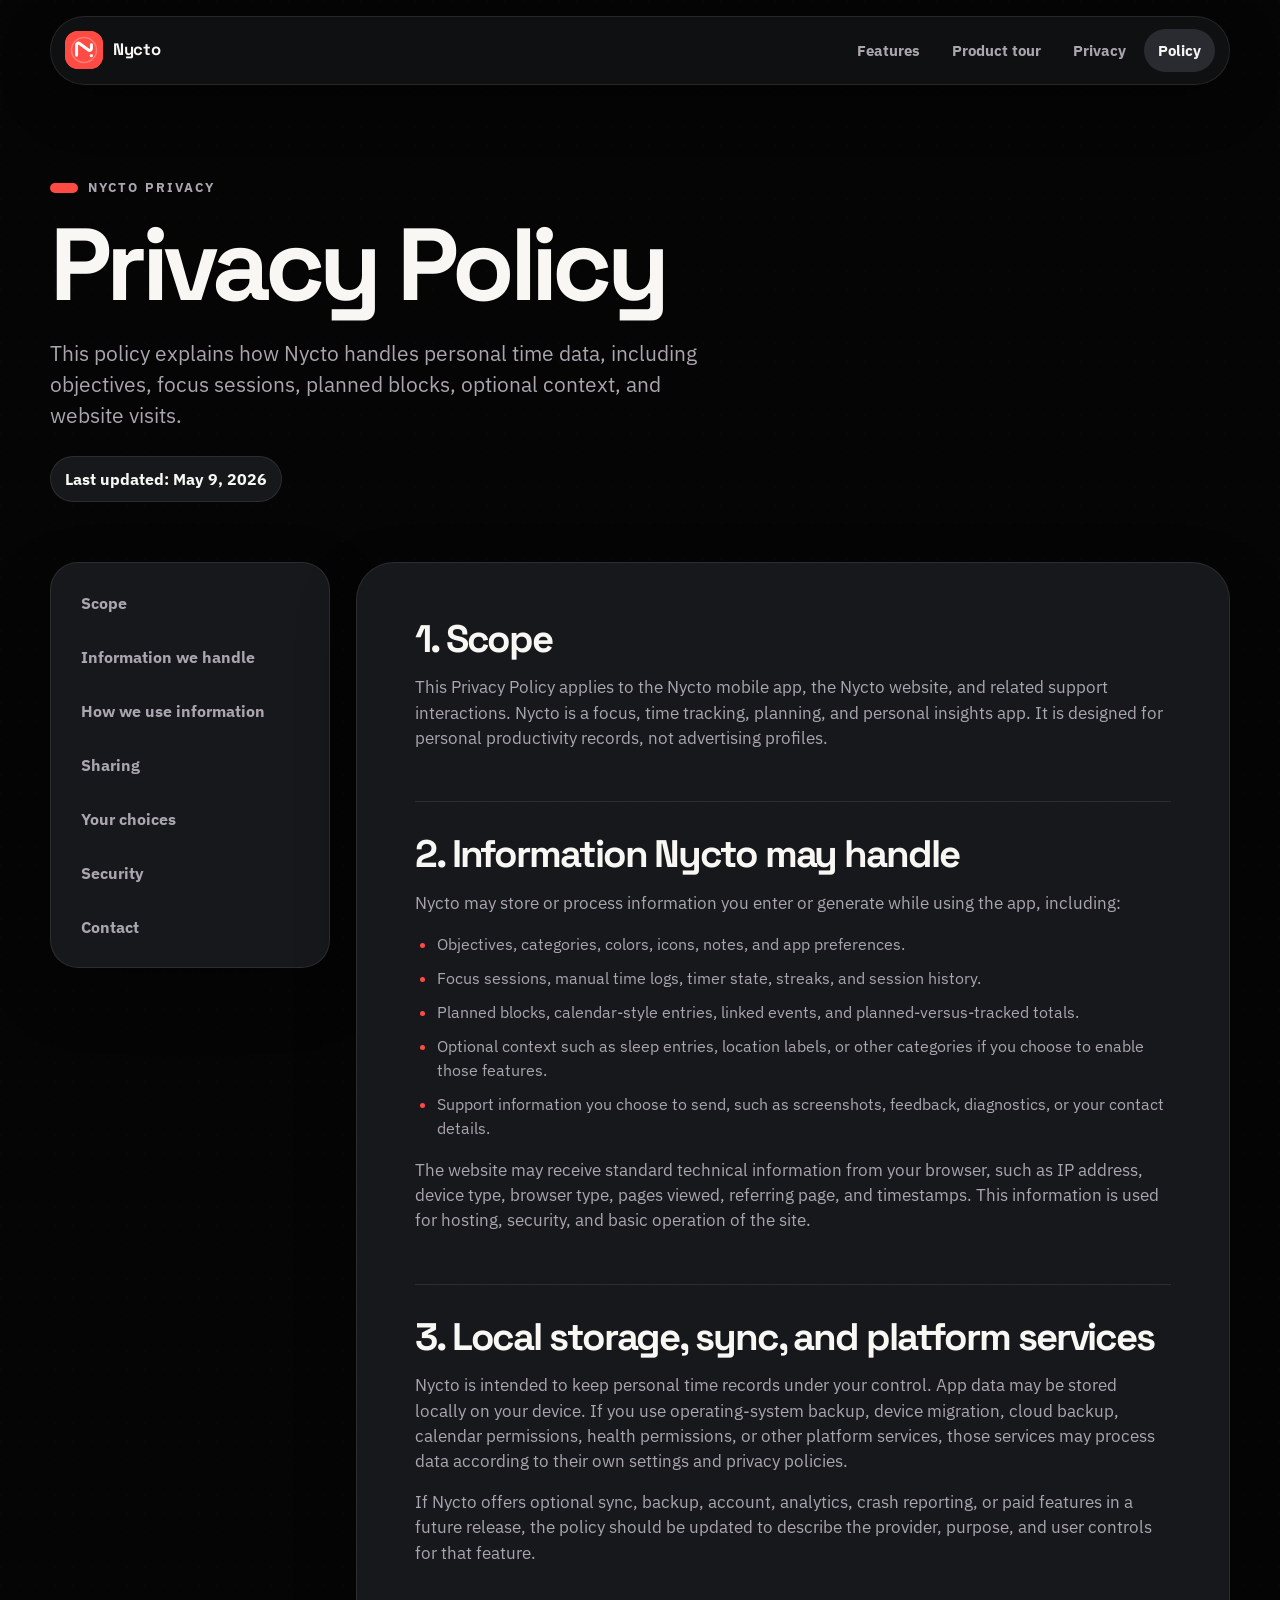
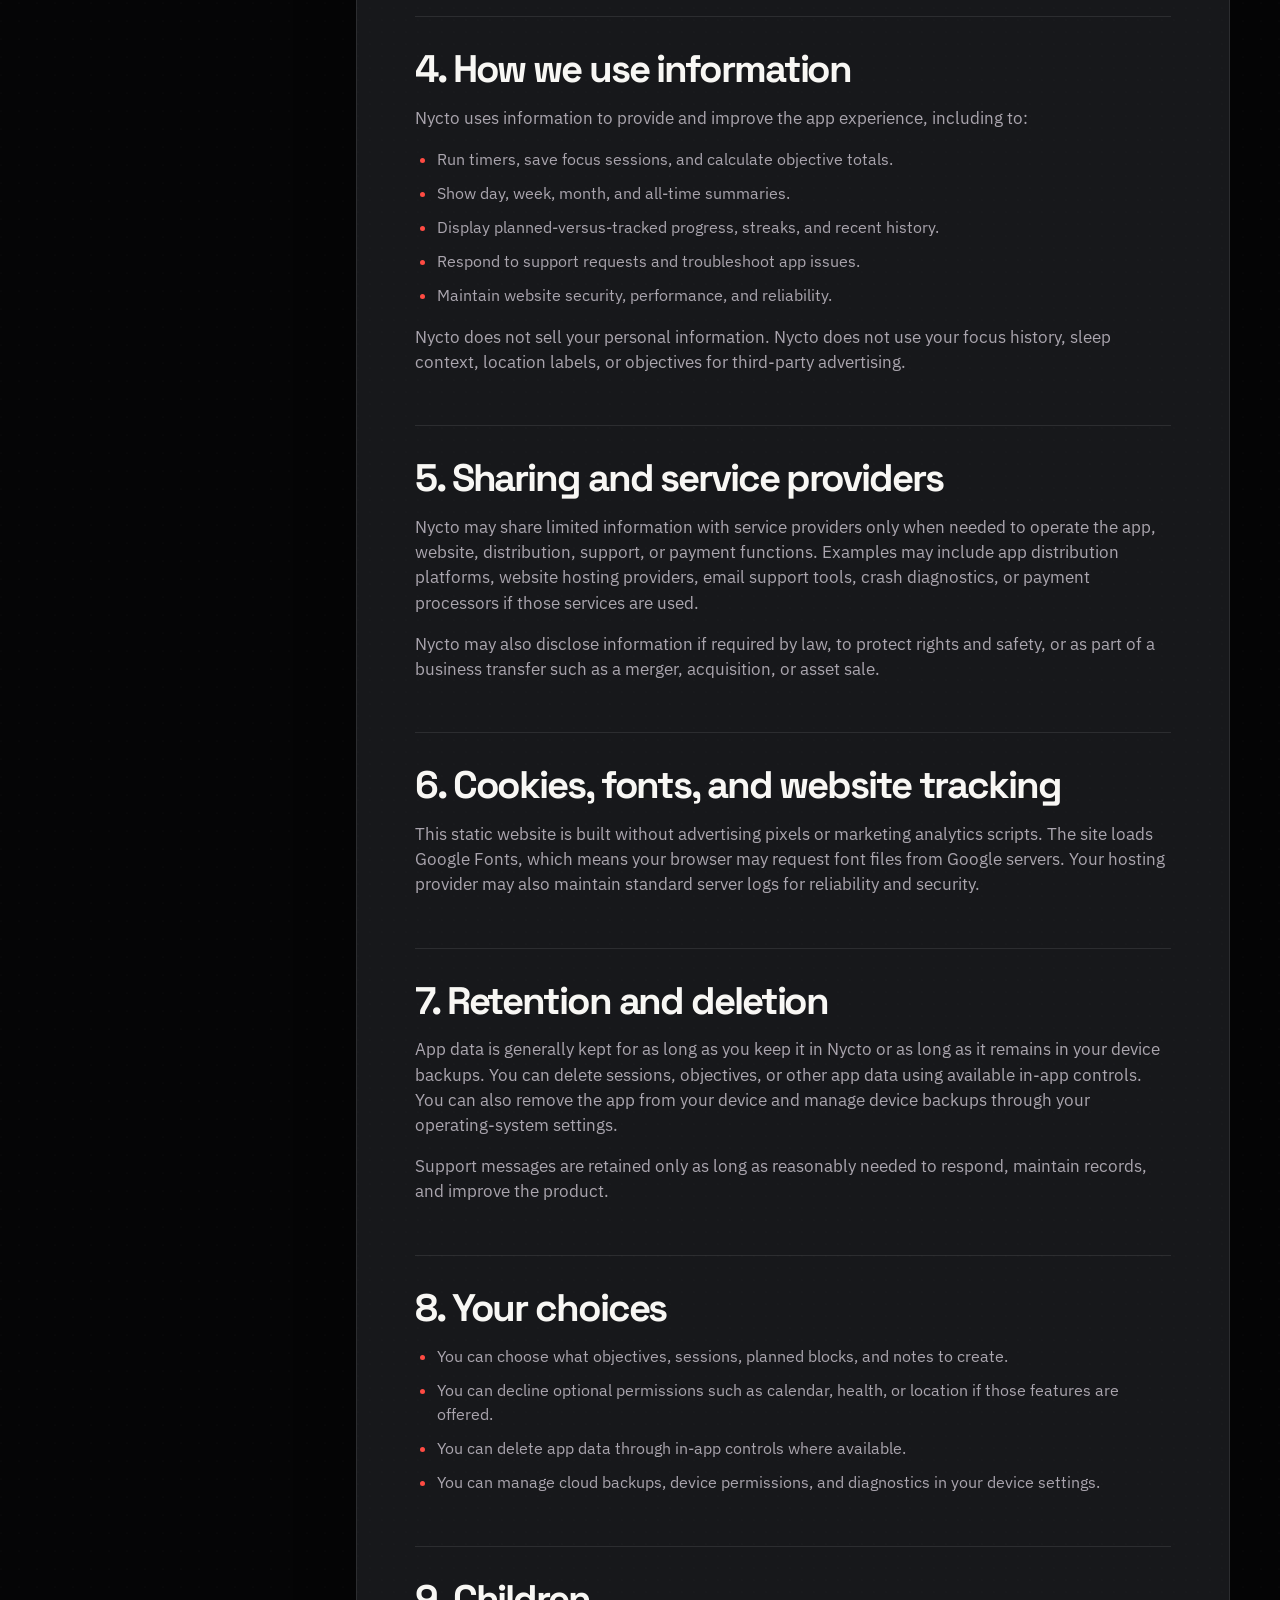
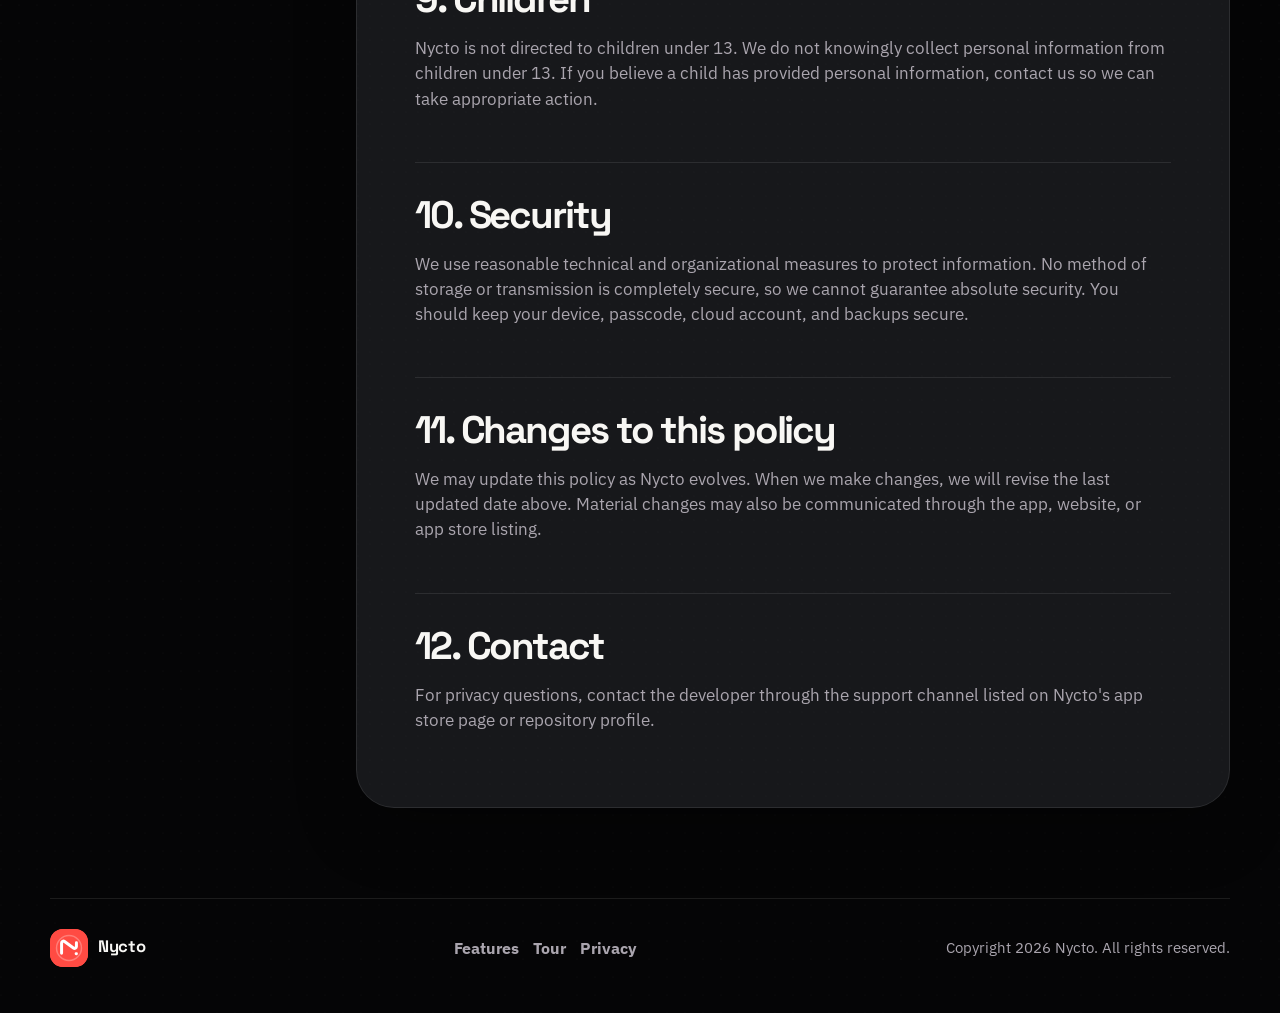
==== privacy.html @ ef99bd98 "Add Nycto landing page and privacy policy" ====
<!doctype html>
<html lang="en">
<head>
  <meta charset="utf-8">
  <meta name="viewport" content="width=device-width, initial-scale=1">
  <title>Privacy Policy - Nycto</title>
  <meta name="description" content="Privacy Policy for Nycto, an objective-linked focus and time tracking app.">
  <meta property="og:title" content="Privacy Policy - Nycto">
  <meta property="og:description" content="How Nycto handles focus sessions, objectives, planned time, and related app data.">
  <meta property="og:type" content="website">
  <link rel="icon" href="assets/nycto-mark.svg" type="image/svg+xml">
  <link rel="preconnect" href="https://fonts.googleapis.com">
  <link rel="preconnect" href="https://fonts.gstatic.com" crossorigin>
  <link href="https://fonts.googleapis.com/css2?family=IBM+Plex+Sans:wght@400;500;600;700&family=Space+Grotesk:wght@500;600;700&display=swap" rel="stylesheet">
  <link rel="stylesheet" href="styles.css">
</head>
<body>
  <svg class="svg-sprite" aria-hidden="true" focusable="false">
  <symbol id="icon-timer" viewBox="0 0 24 24"><path d="M10 2h4"/><path d="M12 14l3-3"/><path d="M12 22a8 8 0 1 0 0-16 8 8 0 0 0 0 16Z"/><path d="M18 6l2-2"/></symbol>
  <symbol id="icon-target" viewBox="0 0 24 24"><circle cx="12" cy="12" r="8"/><circle cx="12" cy="12" r="4"/><path d="M12 2v3M12 19v3M2 12h3M19 12h3"/></symbol>
  <symbol id="icon-calendar" viewBox="0 0 24 24"><path d="M7 2v4M17 2v4"/><rect x="3" y="5" width="18" height="16" rx="3"/><path d="M3 10h18"/><path d="M8 14h.01M12 14h.01M16 14h.01M8 18h.01M12 18h.01"/></symbol>
  <symbol id="icon-chart" viewBox="0 0 24 24"><path d="M4 19V5"/><path d="M4 19h16"/><path d="M7 15l4-4 3 3 5-7"/><circle cx="7" cy="15" r="1.5"/><circle cx="11" cy="11" r="1.5"/><circle cx="14" cy="14" r="1.5"/><circle cx="19" cy="7" r="1.5"/></symbol>
  <symbol id="icon-shield" viewBox="0 0 24 24"><path d="M12 3l8 3v6c0 5-3.4 8.5-8 10-4.6-1.5-8-5-8-10V6l8-3Z"/><path d="M9 12l2 2 4-5"/></symbol>
  <symbol id="icon-link" viewBox="0 0 24 24"><path d="M10 13a5 5 0 0 0 7.1 0l2-2a5 5 0 0 0-7.1-7.1l-1.2 1.2"/><path d="M14 11a5 5 0 0 0-7.1 0l-2 2A5 5 0 0 0 12 20.1l1.2-1.2"/></symbol>
  <symbol id="icon-play" viewBox="0 0 24 24"><path d="M8 5v14l11-7-11-7Z"/></symbol>
  <symbol id="icon-check" viewBox="0 0 24 24"><path d="M20 6L9 17l-5-5"/></symbol>
  <symbol id="icon-arrow" viewBox="0 0 24 24"><path d="M5 12h14"/><path d="M13 6l6 6-6 6"/></symbol>
  <symbol id="icon-layers" viewBox="0 0 24 24"><path d="M12 3l9 5-9 5-9-5 9-5Z"/><path d="M3 12l9 5 9-5"/><path d="M3 16l9 5 9-5"/></symbol>
  <symbol id="icon-moon" viewBox="0 0 24 24"><path d="M20 15.5A8.5 8.5 0 0 1 8.5 4 7 7 0 1 0 20 15.5Z"/></symbol>
  <symbol id="icon-menu" viewBox="0 0 24 24"><path d="M4 7h16M4 12h16M4 17h16"/></symbol>
</svg>
  <a class="skip-link" href="#main">Skip to content</a>
  <div class="page-shell policy-page" id="top">
    <header class="site-header" data-reveal>
      <a class="brand" href="index.html" aria-label="Nycto home">
        <span class="brand-mark" aria-hidden="true"><img src="assets/nycto-mark.svg" alt=""></span>
        <span>Nycto</span>
      </a>
      <button class="nav-toggle" type="button" aria-expanded="false" aria-controls="site-nav">
        <svg class="icon-svg"><use href="#icon-menu"></use></svg>
        <span class="sr-only">Open navigation</span>
      </button>
      <nav class="site-nav" id="site-nav" aria-label="Primary navigation">
        <a href="index.html#features">Features</a>
        <a href="index.html#tour">Product tour</a>
        <a href="index.html#privacy">Privacy</a>
        <a aria-current="page" href="privacy.html">Policy</a>
      </nav>
    </header>

    <main id="main">
      <section class="policy-hero section-pad" data-reveal>
        <p class="eyebrow"><span></span> Nycto privacy</p>
        <h1>Privacy Policy</h1>
        <p class="lede">This policy explains how Nycto handles personal time data, including objectives, focus sessions, planned blocks, optional context, and website visits.</p>
        <p class="updated">Last updated: May 9, 2026</p>
      </section>

      <section class="policy-layout section-pad">
        <aside class="policy-nav" aria-label="Privacy policy sections" data-reveal>
          <a href="#scope">Scope</a>
          <a href="#data">Information we handle</a>
          <a href="#use">How we use information</a>
          <a href="#sharing">Sharing</a>
          <a href="#choices">Your choices</a>
          <a href="#security">Security</a>
          <a href="#contact">Contact</a>
        </aside>

        <article class="policy-card-full" data-reveal data-delay="1">
          <section id="scope">
            <h2>1. Scope</h2>
            <p>This Privacy Policy applies to the Nycto mobile app, the Nycto website, and related support interactions. Nycto is a focus, time tracking, planning, and personal insights app. It is designed for personal productivity records, not advertising profiles.</p>
          </section>

          <section id="data">
            <h2>2. Information Nycto may handle</h2>
            <p>Nycto may store or process information you enter or generate while using the app, including:</p>
            <ul>
              <li>Objectives, categories, colors, icons, notes, and app preferences.</li>
              <li>Focus sessions, manual time logs, timer state, streaks, and session history.</li>
              <li>Planned blocks, calendar-style entries, linked events, and planned-versus-tracked totals.</li>
              <li>Optional context such as sleep entries, location labels, or other categories if you choose to enable those features.</li>
              <li>Support information you choose to send, such as screenshots, feedback, diagnostics, or your contact details.</li>
            </ul>
            <p>The website may receive standard technical information from your browser, such as IP address, device type, browser type, pages viewed, referring page, and timestamps. This information is used for hosting, security, and basic operation of the site.</p>
          </section>

          <section id="local-storage">
            <h2>3. Local storage, sync, and platform services</h2>
            <p>Nycto is intended to keep personal time records under your control. App data may be stored locally on your device. If you use operating-system backup, device migration, cloud backup, calendar permissions, health permissions, or other platform services, those services may process data according to their own settings and privacy policies.</p>
            <p>If Nycto offers optional sync, backup, account, analytics, crash reporting, or paid features in a future release, the policy should be updated to describe the provider, purpose, and user controls for that feature.</p>
          </section>

          <section id="use">
            <h2>4. How we use information</h2>
            <p>Nycto uses information to provide and improve the app experience, including to:</p>
            <ul>
              <li>Run timers, save focus sessions, and calculate objective totals.</li>
              <li>Show day, week, month, and all-time summaries.</li>
              <li>Display planned-versus-tracked progress, streaks, and recent history.</li>
              <li>Respond to support requests and troubleshoot app issues.</li>
              <li>Maintain website security, performance, and reliability.</li>
            </ul>
            <p>Nycto does not sell your personal information. Nycto does not use your focus history, sleep context, location labels, or objectives for third-party advertising.</p>
          </section>

          <section id="sharing">
            <h2>5. Sharing and service providers</h2>
            <p>Nycto may share limited information with service providers only when needed to operate the app, website, distribution, support, or payment functions. Examples may include app distribution platforms, website hosting providers, email support tools, crash diagnostics, or payment processors if those services are used.</p>
            <p>Nycto may also disclose information if required by law, to protect rights and safety, or as part of a business transfer such as a merger, acquisition, or asset sale.</p>
          </section>

          <section id="cookies">
            <h2>6. Cookies, fonts, and website tracking</h2>
            <p>This static website is built without advertising pixels or marketing analytics scripts. The site loads Google Fonts, which means your browser may request font files from Google servers. Your hosting provider may also maintain standard server logs for reliability and security.</p>
          </section>

          <section id="retention">
            <h2>7. Retention and deletion</h2>
            <p>App data is generally kept for as long as you keep it in Nycto or as long as it remains in your device backups. You can delete sessions, objectives, or other app data using available in-app controls. You can also remove the app from your device and manage device backups through your operating-system settings.</p>
            <p>Support messages are retained only as long as reasonably needed to respond, maintain records, and improve the product.</p>
          </section>

          <section id="choices">
            <h2>8. Your choices</h2>
            <ul>
              <li>You can choose what objectives, sessions, planned blocks, and notes to create.</li>
              <li>You can decline optional permissions such as calendar, health, or location if those features are offered.</li>
              <li>You can delete app data through in-app controls where available.</li>
              <li>You can manage cloud backups, device permissions, and diagnostics in your device settings.</li>
            </ul>
          </section>

          <section id="children">
            <h2>9. Children</h2>
            <p>Nycto is not directed to children under 13. We do not knowingly collect personal information from children under 13. If you believe a child has provided personal information, contact us so we can take appropriate action.</p>
          </section>

          <section id="security">
            <h2>10. Security</h2>
            <p>We use reasonable technical and organizational measures to protect information. No method of storage or transmission is completely secure, so we cannot guarantee absolute security. You should keep your device, passcode, cloud account, and backups secure.</p>
          </section>

          <section id="changes">
            <h2>11. Changes to this policy</h2>
            <p>We may update this policy as Nycto evolves. When we make changes, we will revise the last updated date above. Material changes may also be communicated through the app, website, or app store listing.</p>
          </section>

          <section id="contact">
            <h2>12. Contact</h2>
            <p>For privacy questions, contact the developer through the support channel listed on Nycto's app store page or repository profile.</p>
          </section>
        </article>
      </section>
    </main>

    <footer class="site-footer">
      <a class="brand" href="index.html" aria-label="Nycto home">
        <span class="brand-mark" aria-hidden="true"><img src="assets/nycto-mark.svg" alt=""></span>
        <span>Nycto</span>
      </a>
      <div class="footer-links">
        <a href="index.html#features">Features</a>
        <a href="index.html#tour">Tour</a>
        <a href="privacy.html">Privacy</a>
      </div>
      <p>Copyright <span id="year"></span> Nycto. All rights reserved.</p>
    </footer>
  </div>
  <script src="script.js"></script>
</body>
</html>
---- styles.css ----
:root {
  --ink: #050506;
  --ink-2: #090a0c;
  --panel: #17181b;
  --panel-2: #202126;
  --panel-3: #2a2b31;
  --text: #f8f7f4;
  --muted: #aaa5ae;
  --muted-2: #77727d;
  --line: #32323a;
  --line-soft: rgba(255, 255, 255, 0.09);
  --red: #ff4b43;
  --red-2: #5a1715;
  --cyan: #18c6c5;
  --green: #32da70;
  --violet: #6962ef;
  --amber: #f59b17;
  --blue: #119cf5;
  --radius-lg: 34px;
  --radius-md: 24px;
  --radius-sm: 16px;
  --container: 1180px;
  --heading-font: "Space Grotesk", "IBM Plex Sans", system-ui, sans-serif;
  --body-font: "IBM Plex Sans", system-ui, -apple-system, BlinkMacSystemFont, "Segoe UI", sans-serif;
}

* {
  box-sizing: border-box;
}

html {
  scroll-behavior: smooth;
}

body {
  margin: 0;
  min-height: 100vh;
  color: var(--text);
  background-color: var(--ink);
  background-image: url("data:image/svg+xml,%3Csvg xmlns='http://www.w3.org/2000/svg' width='18' height='18' viewBox='0 0 18 18'%3E%3Crect width='18' height='18' fill='%23050506'/%3E%3Ccircle cx='1' cy='1' r='0.6' fill='%23ffffff' fill-opacity='0.035'/%3E%3C/svg%3E");
  font-family: var(--body-font);
  line-height: 1.5;
  overflow-x: hidden;
}

body.nav-open {
  overflow: hidden;
}

img {
  display: block;
  max-width: 100%;
}

a {
  color: inherit;
  text-decoration: none;
}

button, input, textarea, select {
  font: inherit;
}

button {
  border: 0;
}

::selection {
  background: var(--red);
  color: white;
}

.svg-sprite {
  position: absolute;
  width: 0;
  height: 0;
  overflow: hidden;
}

.icon-svg {
  width: 1.1em;
  height: 1.1em;
  fill: none;
  stroke: currentColor;
  stroke-width: 2;
  stroke-linecap: round;
  stroke-linejoin: round;
  flex: 0 0 auto;
}

.sr-only {
  position: absolute;
  width: 1px;
  height: 1px;
  padding: 0;
  margin: -1px;
  overflow: hidden;
  clip: rect(0, 0, 0, 0);
  white-space: nowrap;
  border: 0;
}

.skip-link {
  position: fixed;
  top: 12px;
  left: 12px;
  z-index: 999;
  padding: 10px 14px;
  border-radius: 999px;
  background: var(--text);
  color: var(--ink);
  transform: translateY(-140%);
  transition: transform 180ms ease;
}

.skip-link:focus {
  transform: translateY(0);
}

.page-shell {
  width: min(100% - 32px, var(--container));
  margin-inline: auto;
}

.section-pad {
  padding: 90px 0;
}

.site-header {
  position: sticky;
  top: 16px;
  z-index: 50;
  display: flex;
  align-items: center;
  justify-content: space-between;
  gap: 18px;
  margin-top: 16px;
  padding: 12px 14px;
  border: 1px solid var(--line-soft);
  border-radius: 999px;
  background: rgba(18, 19, 22, 0.86);
  box-shadow: 0 18px 48px rgba(0, 0, 0, 0.34);
  backdrop-filter: blur(18px);
}

.brand {
  display: inline-flex;
  align-items: center;
  gap: 10px;
  color: var(--text);
  font-family: var(--heading-font);
  font-size: 1.04rem;
  font-weight: 700;
  letter-spacing: -0.02em;
}

.brand-mark {
  display: grid;
  place-items: center;
  width: 38px;
  height: 38px;
  border-radius: 13px;
  background: var(--red);
  overflow: hidden;
}

.brand-mark img {
  width: 100%;
  height: 100%;
}

.site-nav {
  display: flex;
  align-items: center;
  gap: 4px;
}

.site-nav a {
  padding: 10px 14px;
  border-radius: 999px;
  color: var(--muted);
  font-size: 0.95rem;
  font-weight: 700;
  transition: color 180ms ease, background 180ms ease;
}

.site-nav a:hover,
.site-nav a:focus-visible,
.site-nav a[aria-current="page"] {
  color: var(--text);
  background: var(--panel-3);
  outline: none;
}

.nav-toggle {
  display: none;
  place-items: center;
  width: 42px;
  height: 42px;
  border-radius: 50%;
  color: var(--text);
  background: var(--panel-2);
}

.hero {
  display: grid;
  grid-template-columns: minmax(0, 1.02fr) minmax(360px, 0.78fr);
  gap: clamp(38px, 6vw, 86px);
  align-items: center;
  min-height: calc(100vh - 82px);
  padding-top: 68px;
}

.eyebrow {
  display: inline-flex;
  align-items: center;
  gap: 10px;
  margin: 0 0 18px;
  color: var(--muted);
  font-size: 0.82rem;
  font-weight: 800;
  letter-spacing: 0.16em;
  text-transform: uppercase;
}

.eyebrow span {
  width: 28px;
  height: 10px;
  border-radius: 999px;
  background: var(--red);
}

h1, h2, h3 {
  margin: 0;
  font-family: var(--heading-font);
  letter-spacing: -0.055em;
  line-height: 0.96;
}

h1 {
  max-width: 780px;
  font-size: clamp(4rem, 9vw, 7.65rem);
}

h2 {
  font-size: clamp(2.45rem, 5vw, 4.75rem);
}

h3 {
  font-size: clamp(1.45rem, 2vw, 2rem);
  line-height: 1.05;
}

p {
  color: var(--muted);
}

.lede {
  max-width: 660px;
  margin: 24px 0 0;
  font-size: clamp(1.08rem, 1.7vw, 1.3rem);
}

.hero-actions {
  display: flex;
  flex-wrap: wrap;
  gap: 14px;
  margin-top: 34px;
}

.hero-actions.centered {
  justify-content: center;
}

.button {
  display: inline-flex;
  align-items: center;
  justify-content: center;
  gap: 10px;
  min-height: 52px;
  padding: 14px 20px;
  border-radius: 999px;
  border: 1px solid transparent;
  font-weight: 800;
  letter-spacing: -0.01em;
  transition: transform 180ms ease, border-color 180ms ease, background 180ms ease, color 180ms ease;
}

.button:hover,
.button:focus-visible {
  transform: translateY(-2px);
  outline: none;
}

.button-primary {
  background: var(--red);
  color: #fff;
  box-shadow: 0 16px 34px rgba(0, 0, 0, 0.28);
}

.button-primary:hover,
.button-primary:focus-visible {
  background: #ff5a52;
}

.button-secondary {
  background: var(--panel-2);
  border-color: var(--line-soft);
  color: var(--text);
}

.button-secondary:hover,
.button-secondary:focus-visible {
  background: var(--panel-3);
  border-color: rgba(255, 255, 255, 0.18);
}

.metric-strip {
  display: grid;
  grid-template-columns: repeat(3, 1fr);
  max-width: 620px;
  margin: 42px 0 0;
  padding: 12px;
  border: 1px solid var(--line-soft);
  border-radius: 28px;
  background: var(--panel);
}

.metric-strip div {
  padding: 14px 18px;
  border-right: 1px solid var(--line-soft);
}

.metric-strip div:last-child {
  border-right: 0;
}

.metric-strip dt {
  color: var(--muted);
  font-size: 0.74rem;
  font-weight: 800;
  letter-spacing: 0.16em;
  text-transform: uppercase;
}

.metric-strip dd {
  margin: 6px 0 0;
  color: var(--text);
  font-family: var(--heading-font);
  font-size: 2rem;
  font-weight: 700;
  letter-spacing: -0.06em;
}

.hero-stage {
  position: relative;
  display: grid;
  place-items: center;
  min-height: 760px;
}

.phone-frame {
  position: relative;
  isolation: isolate;
  width: min(354px, 78vw);
  padding: 10px;
  border: 1px solid rgba(255, 255, 255, 0.14);
  border-radius: 48px;
  background: #090a0c;
  box-shadow: 0 40px 70px rgba(0, 0, 0, 0.48);
}

.phone-frame::before {
  content: "";
  position: absolute;
  inset: 9px;
  border: 1px solid rgba(255, 255, 255, 0.06);
  border-radius: 39px;
  pointer-events: none;
  z-index: 2;
}

.phone-frame img {
  width: 100%;
  border-radius: 38px;
  background: black;
}

.phone-speaker {
  position: absolute;
  z-index: 3;
  top: 22px;
  left: 50%;
  width: 78px;
  height: 22px;
  border-radius: 999px;
  background: rgba(0, 0, 0, 0.62);
  border: 1px solid rgba(255, 255, 255, 0.06);
  transform: translateX(-50%);
}

.hero-phone {
  animation: phoneFloat 7s ease-in-out infinite;
}

.orbit-card {
  position: absolute;
  width: 176px;
  padding: 16px;
  border: 1px solid var(--line-soft);
  border-radius: 22px;
  background: #1b1c20;
  box-shadow: 0 20px 42px rgba(0, 0, 0, 0.38);
}

.orbit-card small,
.orbit-card span {
  display: block;
  color: var(--muted);
  font-size: 0.72rem;
  font-weight: 800;
  letter-spacing: 0.14em;
  text-transform: uppercase;
}

.orbit-card strong {
  display: block;
  margin: 6px 0 4px;
  font-family: var(--heading-font);
  font-size: 1.55rem;
  line-height: 1;
  letter-spacing: -0.04em;
}

.orbit-card-left {
  left: 0;
  top: 28%;
  border-color: rgba(255, 75, 67, 0.34);
}

.orbit-card-left strong {
  color: var(--red);
}

.orbit-card-right {
  right: -4px;
  bottom: 24%;
  border-color: rgba(24, 198, 197, 0.34);
}

.orbit-card-right strong {
  color: var(--cyan);
}

.status-rail {
  position: absolute;
  right: 24px;
  top: 128px;
  display: grid;
  gap: 10px;
}

.status-rail span {
  width: 8px;
  height: 54px;
  border-radius: 999px;
  background: var(--panel-3);
}

.status-rail span:nth-child(1) { background: var(--red); }
.status-rail span:nth-child(2) { background: var(--violet); }
.status-rail span:nth-child(3) { background: var(--cyan); }
.status-rail span:nth-child(4) { background: var(--amber); }

.section-heading {
  max-width: 900px;
  margin-bottom: 34px;
}

.section-heading.narrow {
  max-width: 820px;
}

.section-heading p:last-child {
  max-width: 720px;
  margin-top: 18px;
  font-size: 1.08rem;
}

.loop-grid {
  display: grid;
  grid-template-columns: repeat(3, 1fr);
  gap: 18px;
}

.loop-card,
.feature-card,
.privacy-card,
.download-panel,
.insight-card,
.policy-card-full,
.policy-nav {
  border: 1px solid var(--line-soft);
  background: var(--panel);
  box-shadow: 0 24px 60px rgba(0, 0, 0, 0.28);
}

.loop-card {
  position: relative;
  min-height: 330px;
  padding: 28px;
  border-radius: var(--radius-lg);
  overflow: hidden;
}

.loop-card::after,
.feature-card::after,
.insight-card::after,
.privacy-card::after,
.download-panel::after,
.policy-card-full::after {
  content: "";
  position: absolute;
  inset: 0;
  background-image: url("data:image/svg+xml,%3Csvg xmlns='http://www.w3.org/2000/svg' width='12' height='12' viewBox='0 0 12 12'%3E%3Ccircle cx='1' cy='1' r='0.6' fill='%23ffffff' fill-opacity='0.045'/%3E%3C/svg%3E");
  pointer-events: none;
  opacity: 0.65;
}

.loop-card > *,
.feature-card > *,
.insight-card > *,
.privacy-card > *,
.download-panel > *,
.policy-card-full > * {
  position: relative;
  z-index: 1;
}

.step-label {
  position: absolute;
  top: 24px;
  right: 28px;
  color: var(--muted-2);
  font-family: var(--heading-font);
  font-size: 0.9rem;
  font-weight: 700;
  letter-spacing: 0.12em;
}

.icon-badge {
  display: grid;
  place-items: center;
  width: 52px;
  height: 52px;
  margin-bottom: 24px;
  border-radius: 18px;
  color: var(--text);
  background: var(--panel-3);
}

.icon-badge.red { background: var(--red-2); color: var(--red); }
.icon-badge.cyan { background: #11393d; color: var(--cyan); }
.icon-badge.green { background: #143522; color: var(--green); }
.icon-badge.violet { background: #252343; color: var(--violet); }
.icon-badge.amber { background: #3d2d16; color: var(--amber); }

.loop-card p,
.feature-card p {
  margin: 16px 0 0;
}

.feature-mosaic {
  border-top: 1px solid var(--line-soft);
  border-bottom: 1px solid var(--line-soft);
}

.mosaic-grid {
  display: grid;
  grid-template-columns: 1.25fr 0.95fr;
  gap: 18px;
  align-items: stretch;
}

.feature-card {
  position: relative;
  min-height: 280px;
  padding: 28px;
  border-radius: var(--radius-lg);
  overflow: hidden;
}

.feature-card-large {
  display: grid;
  grid-template-columns: minmax(0, 0.92fr) minmax(260px, 0.8fr);
  gap: 26px;
  grid-row: span 2;
  align-items: end;
}

.objective-panel {
  align-self: stretch;
  display: flex;
  flex-direction: column;
  justify-content: space-between;
  gap: 20px;
  padding: 20px;
  border: 1px solid rgba(255, 75, 67, 0.28);
  border-radius: 28px;
  background: #211819;
}

.objective-head {
  display: flex;
  align-items: center;
  gap: 14px;
}

.objective-icon {
  display: grid;
  place-items: center;
  width: 58px;
  height: 58px;
  border-radius: 50%;
  color: #fff;
  background: var(--red);
}

.objective-head strong,
.objective-stats b {
  display: block;
  color: var(--text);
  font-family: var(--heading-font);
  font-size: 1.55rem;
  letter-spacing: -0.05em;
}

.objective-head small,
.objective-stats small {
  display: block;
  color: var(--muted);
  font-weight: 700;
}

.objective-stats {
  display: grid;
  grid-template-columns: repeat(3, 1fr);
  gap: 10px;
}

.objective-stats span {
  padding: 14px;
  border-radius: 18px;
  background: rgba(255, 255, 255, 0.06);
}

.mini-calendar {
  display: grid;
  grid-template-columns: repeat(7, 1fr);
  gap: 8px;
  margin-top: 28px;
}

.mini-calendar span,
.mini-calendar b {
  display: grid;
  place-items: center;
  min-height: 38px;
  border-radius: 14px;
  color: var(--muted);
  background: rgba(255, 255, 255, 0.04);
  font-size: 0.88rem;
}

.mini-calendar b {
  color: var(--text);
  font-family: var(--heading-font);
}

.mini-calendar .selected {
  background: var(--violet);
  color: #fff;
}

.progress-panel {
  margin-top: 28px;
  padding: 18px;
  border-radius: 22px;
  background: #1f2225;
}

.progress-panel span {
  display: flex;
  justify-content: space-between;
  align-items: baseline;
  color: var(--muted);
  font-size: 0.82rem;
  font-weight: 800;
  letter-spacing: 0.12em;
  text-transform: uppercase;
}

.progress-panel strong {
  color: var(--green);
  font-family: var(--heading-font);
  font-size: 1.7rem;
  letter-spacing: -0.04em;
  text-transform: none;
}

.progress-panel div {
  height: 8px;
  margin: 14px 0 8px;
  border-radius: 999px;
  background: rgba(255, 255, 255, 0.12);
  overflow: hidden;
}

.progress-panel i {
  display: block;
  height: 100%;
  border-radius: inherit;
  background: var(--violet);
}

.progress-panel small {
  color: var(--muted);
  font-weight: 700;
}

.tour-shell {
  display: grid;
  grid-template-columns: 240px minmax(270px, 0.7fr) minmax(280px, 1fr);
  gap: 26px;
  align-items: center;
  padding: 28px;
  border: 1px solid var(--line-soft);
  border-radius: 42px;
  background: var(--panel);
  box-shadow: 0 24px 60px rgba(0, 0, 0, 0.3);
}

.tour-tabs {
  display: grid;
  gap: 10px;
}

.tour-tab {
  display: flex;
  align-items: center;
  gap: 12px;
  width: 100%;
  padding: 16px;
  border-radius: 18px;
  color: var(--muted);
  background: transparent;
  text-align: left;
  font-weight: 800;
  cursor: pointer;
  transition: background 180ms ease, color 180ms ease, transform 180ms ease;
}

.tour-tab:hover,
.tour-tab:focus-visible,
.tour-tab.is-active {
  color: var(--text);
  background: var(--panel-3);
  outline: none;
}

.tour-tab.is-active {
  border: 1px solid rgba(105, 98, 239, 0.48);
}

.tour-phone-wrap {
  display: grid;
  place-items: center;
}

.tour-phone {
  width: min(294px, 70vw);
}

.tour-phone img {
  transition: opacity 180ms ease, transform 180ms ease;
}

.tour-phone img.is-swapping {
  opacity: 0;
  transform: translateY(10px);
}

.tour-notes {
  padding: 12px 12px 12px 0;
}

.tour-kicker {
  display: inline-block;
  margin: 0 0 12px;
  padding: 8px 12px;
  border-radius: 999px;
  color: var(--cyan);
  background: #11393d;
  font-size: 0.75rem;
  font-weight: 900;
  letter-spacing: 0.12em;
  text-transform: uppercase;
}

.tour-notes p:not(.tour-kicker) {
  margin: 18px 0 0;
  font-size: 1.05rem;
}

.check-list {
  display: grid;
  gap: 12px;
  margin: 24px 0 0;
  padding: 0;
  list-style: none;
}

.check-list li {
  display: flex;
  gap: 10px;
  color: var(--muted);
  font-weight: 700;
}

.check-list .icon-svg {
  color: var(--green);
  margin-top: 3px;
}

.insight-card {
  position: relative;
  display: grid;
  grid-template-columns: minmax(0, 1fr) minmax(280px, 420px);
  gap: 34px;
  align-items: center;
  padding: clamp(28px, 5vw, 56px);
  border-radius: 42px;
  overflow: hidden;
}

.insight-card p:not(.eyebrow) {
  max-width: 640px;
  margin: 20px 0 0;
  font-size: 1.06rem;
}

.ring-summary {
  display: grid;
  grid-template-columns: 180px 1fr;
  gap: 24px;
  align-items: center;
  padding: 20px;
  border-radius: 30px;
  background: #1f2025;
}

.donut {
  position: relative;
  display: grid;
  place-items: center;
  width: 170px;
  aspect-ratio: 1;
  border-radius: 50%;
}

.donut svg {
  position: absolute;
  inset: 0;
  width: 100%;
  height: 100%;
  transform: rotate(-90deg);
}

.donut circle {
  fill: none;
  stroke-width: 18;
  stroke-linecap: round;
}

.ring-cyan { stroke: var(--cyan); }
.ring-red {
  stroke: var(--red);
  stroke-dasharray: 64 36;
}

.donut::before {
  content: "";
  position: absolute;
  inset: 42px;
  border-radius: 50%;
  background: #17181b;
}

.donut span {
  position: relative;
  z-index: 1;
  display: grid;
  place-items: center;
  color: var(--text);
  font-family: var(--heading-font);
  font-size: 1.9rem;
  font-weight: 700;
  letter-spacing: -0.05em;
}

.donut small {
  margin-top: -4px;
  color: var(--muted);
  font-family: var(--body-font);
  font-size: 0.82rem;
  font-weight: 800;
  letter-spacing: 0.02em;
}

.legend-lines {
  display: grid;
  gap: 12px;
}

.legend-lines span {
  display: grid;
  grid-template-columns: 14px 1fr auto;
  gap: 10px;
  align-items: center;
  color: var(--muted);
}

.legend-lines i {
  width: 12px;
  height: 12px;
  border-radius: 4px;
}

.red-dot { background: var(--red); }
.cyan-dot { background: var(--cyan); }

.legend-lines b {
  color: var(--text);
}

.privacy-section {
  padding-top: 20px;
}

.privacy-card {
  position: relative;
  display: grid;
  grid-template-columns: 64px minmax(0, 1fr) auto;
  gap: 24px;
  align-items: center;
  padding: clamp(24px, 4vw, 42px);
  border-radius: 42px;
  overflow: hidden;
}

.privacy-card .icon-badge {
  margin: 0;
}

.privacy-card p:not(.eyebrow) {
  max-width: 700px;
  margin: 16px 0 0;
}

.download-cta {
  padding-top: 30px;
}

.download-panel {
  position: relative;
  max-width: 880px;
  margin-inline: auto;
  padding: clamp(34px, 7vw, 72px);
  border-radius: 48px;
  text-align: center;
  overflow: hidden;
}

.download-panel .eyebrow {
  justify-content: center;
}

.download-panel p:not(.eyebrow) {
  max-width: 620px;
  margin: 20px auto 0;
  font-size: 1.08rem;
}

.site-footer {
  display: flex;
  align-items: center;
  justify-content: space-between;
  gap: 18px;
  padding: 30px 0 46px;
  border-top: 1px solid var(--line-soft);
  color: var(--muted);
}

.footer-links {
  display: flex;
  gap: 14px;
  flex-wrap: wrap;
}

.footer-links a {
  color: var(--muted);
  font-weight: 700;
}

.footer-links a:hover,
.footer-links a:focus-visible {
  color: var(--text);
  outline: none;
}

.site-footer p {
  margin: 0;
  font-size: 0.95rem;
}

.policy-hero {
  max-width: 860px;
  padding-bottom: 44px;
}

.policy-hero h1 {
  font-size: clamp(3.8rem, 8vw, 7rem);
}

.updated {
  display: inline-block;
  margin-top: 24px;
  padding: 10px 14px;
  border: 1px solid var(--line-soft);
  border-radius: 999px;
  color: var(--text);
  background: var(--panel);
  font-weight: 800;
}

.policy-layout {
  display: grid;
  grid-template-columns: 280px minmax(0, 1fr);
  gap: 26px;
  align-items: start;
  padding-top: 0;
}

.policy-nav {
  position: sticky;
  top: 104px;
  display: grid;
  gap: 6px;
  padding: 16px;
  border-radius: 28px;
}

.policy-nav a {
  padding: 12px 14px;
  border-radius: 16px;
  color: var(--muted);
  font-weight: 800;
}

.policy-nav a:hover,
.policy-nav a:focus-visible {
  color: var(--text);
  background: var(--panel-3);
  outline: none;
}

.policy-card-full {
  position: relative;
  padding: clamp(28px, 5vw, 58px);
  border-radius: 38px;
  overflow: hidden;
}

.policy-card-full section {
  padding: 34px 0;
  border-bottom: 1px solid var(--line-soft);
}

.policy-card-full section:first-child {
  padding-top: 0;
}

.policy-card-full section:last-child {
  padding-bottom: 0;
  border-bottom: 0;
}

.policy-card-full h2 {
  margin-bottom: 18px;
  font-size: clamp(1.8rem, 3vw, 2.6rem);
}

.policy-card-full p {
  margin: 0 0 16px;
  font-size: 1.05rem;
}

.policy-card-full ul {
  display: grid;
  gap: 10px;
  margin: 0 0 18px;
  padding-left: 22px;
  color: var(--muted);
}

.policy-card-full li::marker {
  color: var(--red);
}

[data-reveal] {
  opacity: 0;
  transform: translateY(22px);
  transition: opacity 620ms ease, transform 620ms ease;
}

[data-reveal].is-visible {
  opacity: 1;
  transform: translateY(0);
}

[data-delay="1"] { transition-delay: 90ms; }
[data-delay="2"] { transition-delay: 180ms; }

@keyframes phoneFloat {
  0%, 100% { transform: translateY(0); }
  50% { transform: translateY(-12px); }
}

@media (max-width: 1020px) {
  .hero {
    grid-template-columns: 1fr;
    padding-top: 52px;
  }

  .hero-stage {
    min-height: 640px;
  }

  .orbit-card-left {
    left: 8%;
  }

  .orbit-card-right {
    right: 8%;
  }

  .loop-grid,
  .mosaic-grid {
    grid-template-columns: 1fr;
  }

  .feature-card-large {
    grid-template-columns: 1fr;
  }

  .tour-shell {
    grid-template-columns: 1fr;
  }

  .tour-tabs {
    grid-template-columns: repeat(4, 1fr);
  }

  .tour-tab {
    justify-content: center;
  }

  .tour-notes {
    padding: 0;
  }

  .insight-card,
  .privacy-card,
  .policy-layout {
    grid-template-columns: 1fr;
  }

  .policy-nav {
    position: static;
    grid-template-columns: repeat(2, 1fr);
  }
}

@media (max-width: 760px) {
  .page-shell {
    width: min(100% - 22px, var(--container));
  }

  .section-pad {
    padding: 64px 0;
  }

  .site-header {
    top: 10px;
    margin-top: 10px;
  }

  .nav-toggle {
    display: grid;
  }

  .site-nav {
    position: fixed;
    left: 11px;
    right: 11px;
    top: 76px;
    display: none;
    grid-template-columns: 1fr;
    padding: 12px;
    border: 1px solid var(--line-soft);
    border-radius: 26px;
    background: #15161a;
    box-shadow: 0 28px 60px rgba(0, 0, 0, 0.52);
  }

  .site-nav.is-open {
    display: grid;
  }

  .site-nav a {
    padding: 14px 16px;
  }

  h1 {
    font-size: clamp(3.2rem, 17vw, 5rem);
  }

  .metric-strip {
    grid-template-columns: 1fr;
  }

  .metric-strip div {
    border-right: 0;
    border-bottom: 1px solid var(--line-soft);
  }

  .metric-strip div:last-child {
    border-bottom: 0;
  }

  .hero-stage {
    min-height: 580px;
  }

  .phone-frame {
    width: min(318px, 88vw);
    border-radius: 42px;
  }

  .phone-frame img {
    border-radius: 32px;
  }

  .phone-frame::before {
    border-radius: 33px;
  }

  .orbit-card {
    display: none;
  }

  .status-rail {
    right: 3px;
    top: 160px;
  }

  .loop-card,
  .feature-card {
    min-height: auto;
    padding: 24px;
  }

  .tour-shell {
    padding: 18px;
    border-radius: 32px;
  }

  .tour-tabs {
    grid-template-columns: repeat(2, 1fr);
  }

  .tour-tab {
    padding: 13px;
    font-size: 0.9rem;
  }

  .ring-summary {
    grid-template-columns: 1fr;
  }

  .donut {
    margin-inline: auto;
  }

  .privacy-card {
    gap: 18px;
  }

  .privacy-card .button {
    width: 100%;
  }

  .site-footer {
    flex-direction: column;
    align-items: flex-start;
  }

  .policy-nav {
    grid-template-columns: 1fr;
  }
}

@media (prefers-reduced-motion: reduce) {
  html {
    scroll-behavior: auto;
  }

  *, *::before, *::after {
    animation-duration: 0.001ms !important;
    animation-iteration-count: 1 !important;
    scroll-behavior: auto !important;
    transition-duration: 0.001ms !important;
  }
}
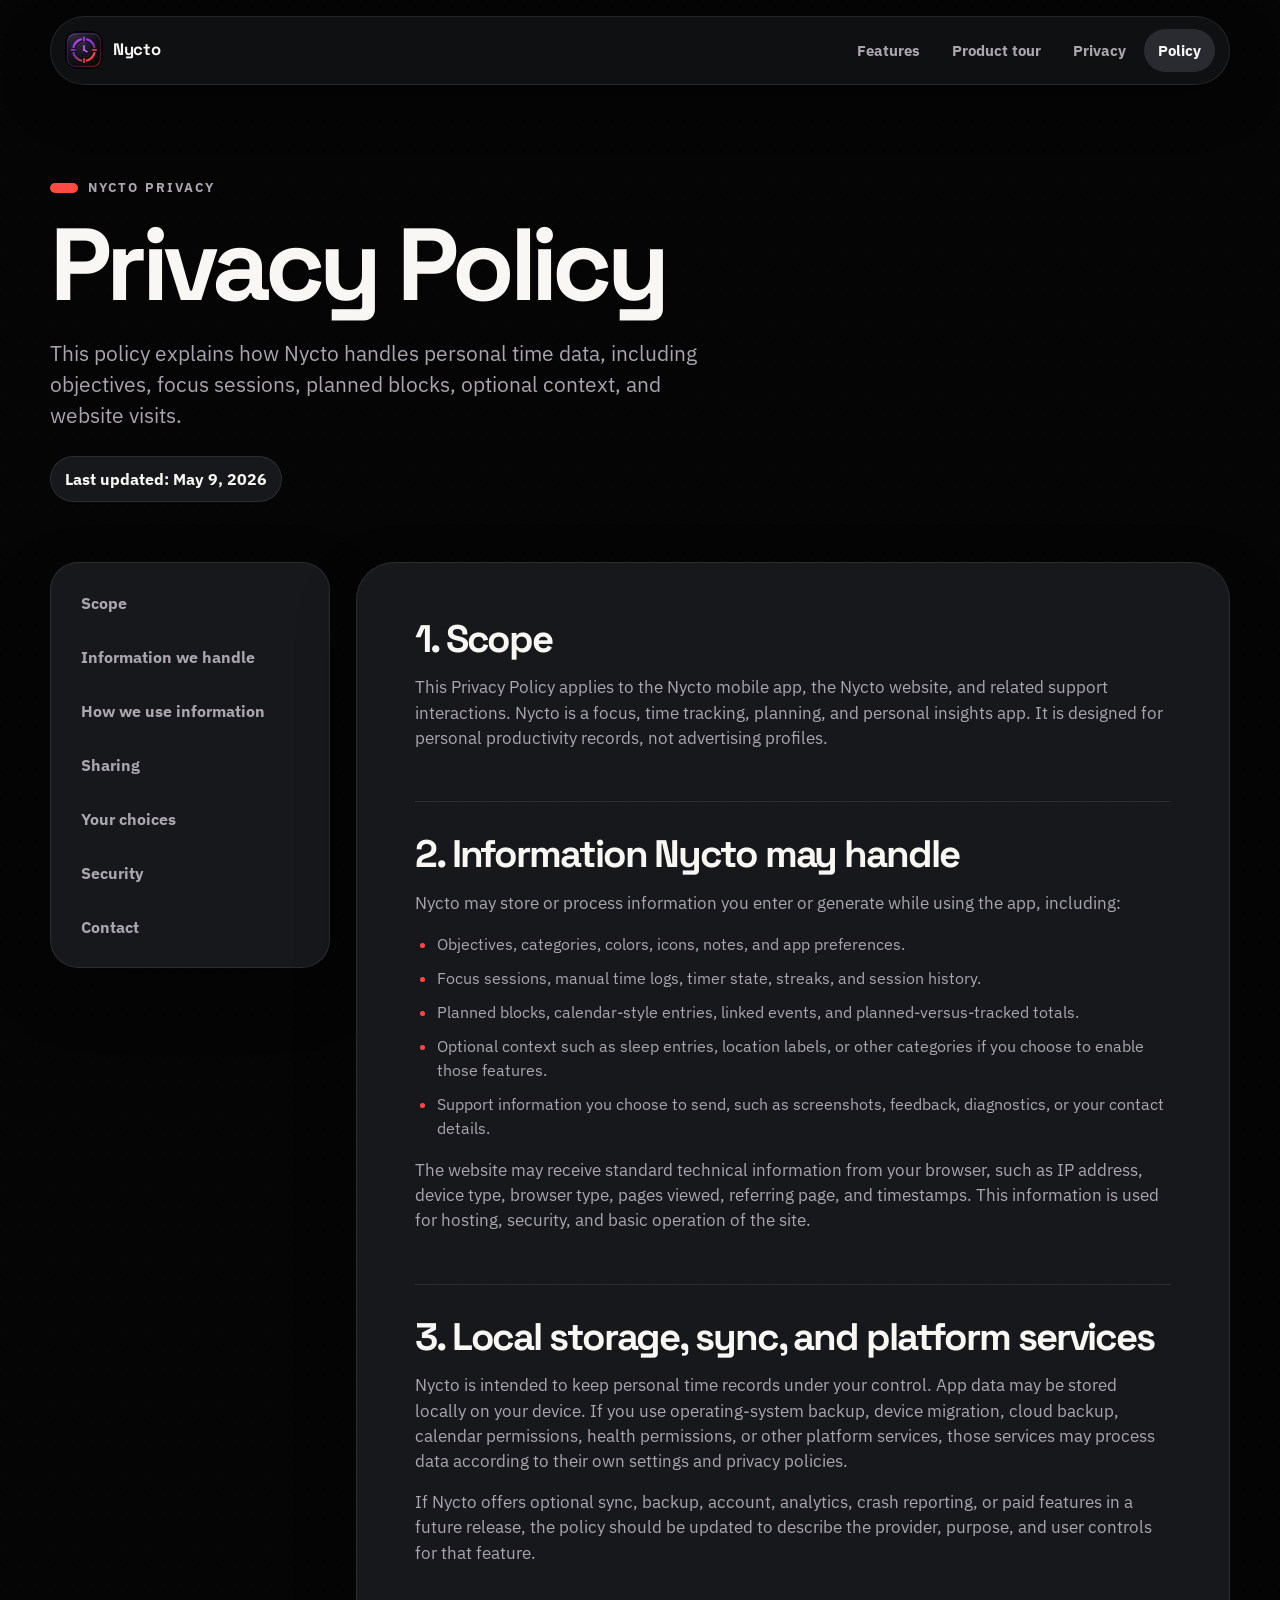
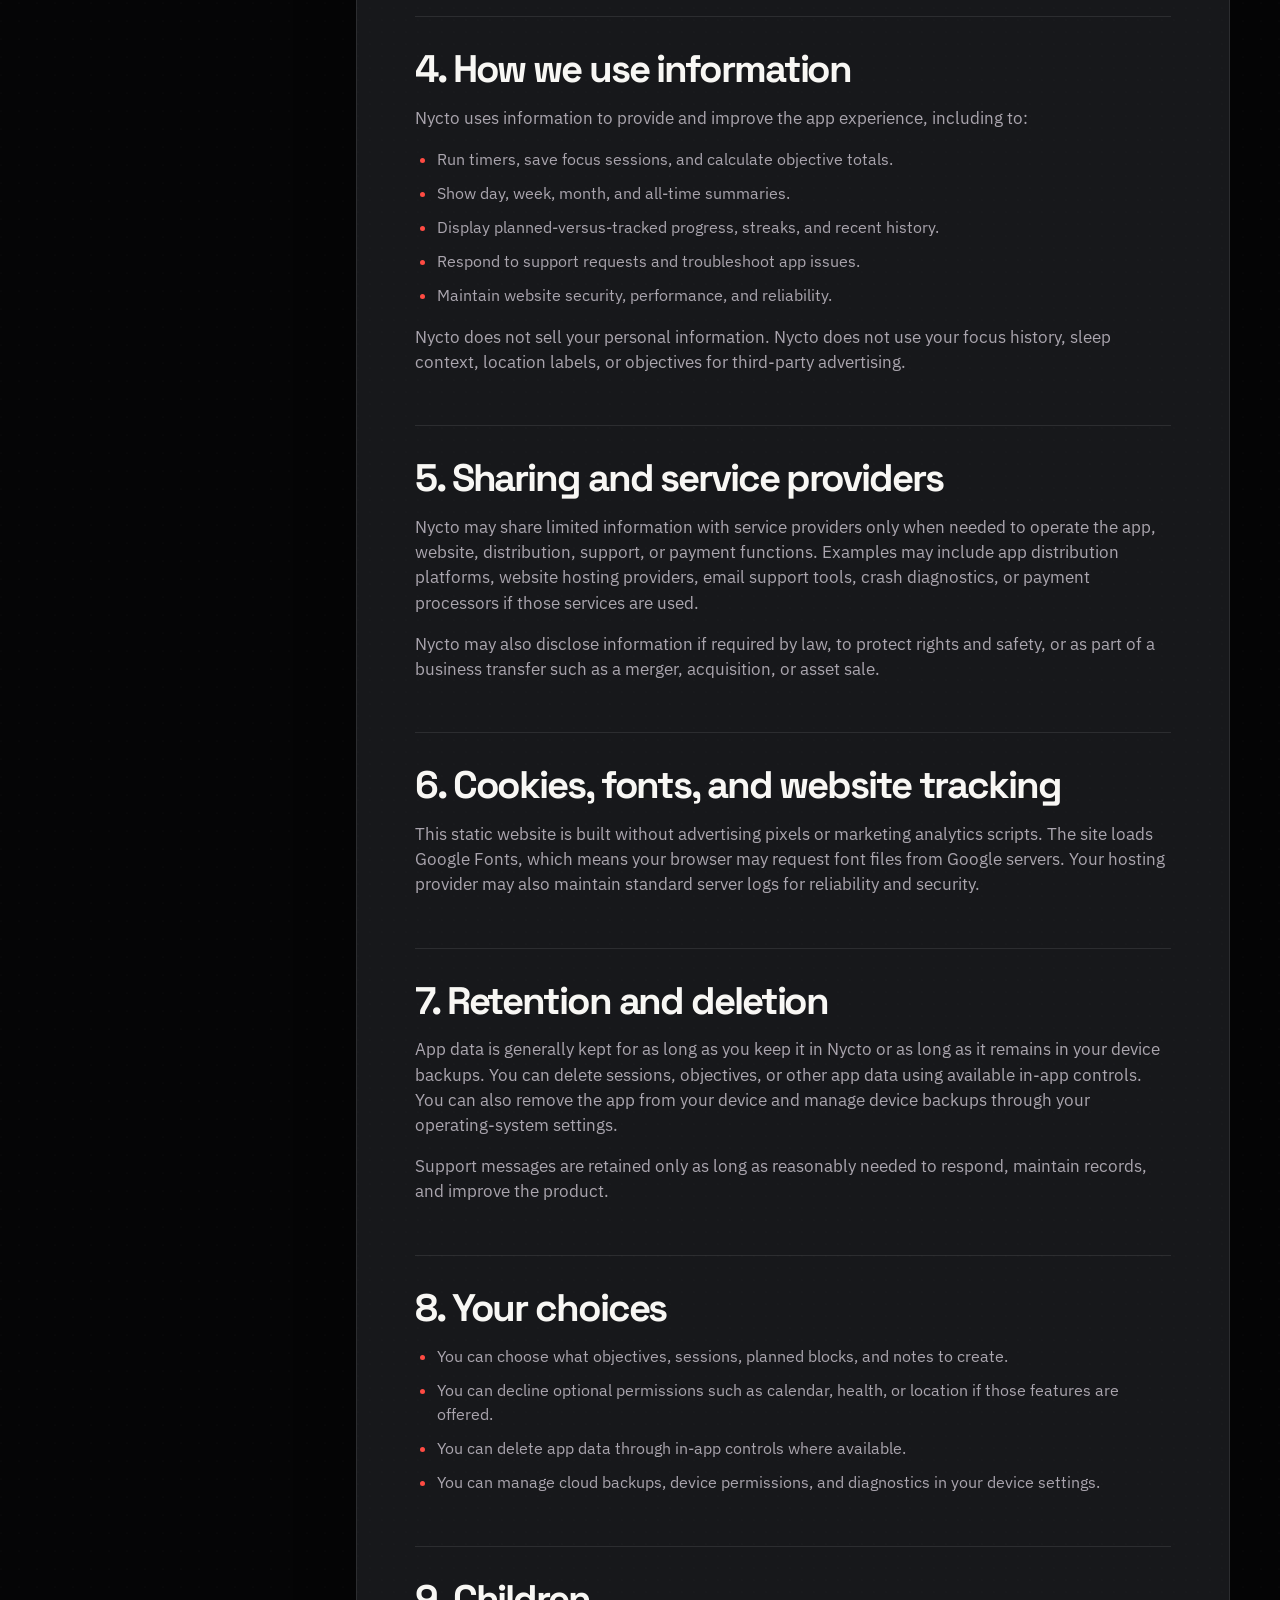
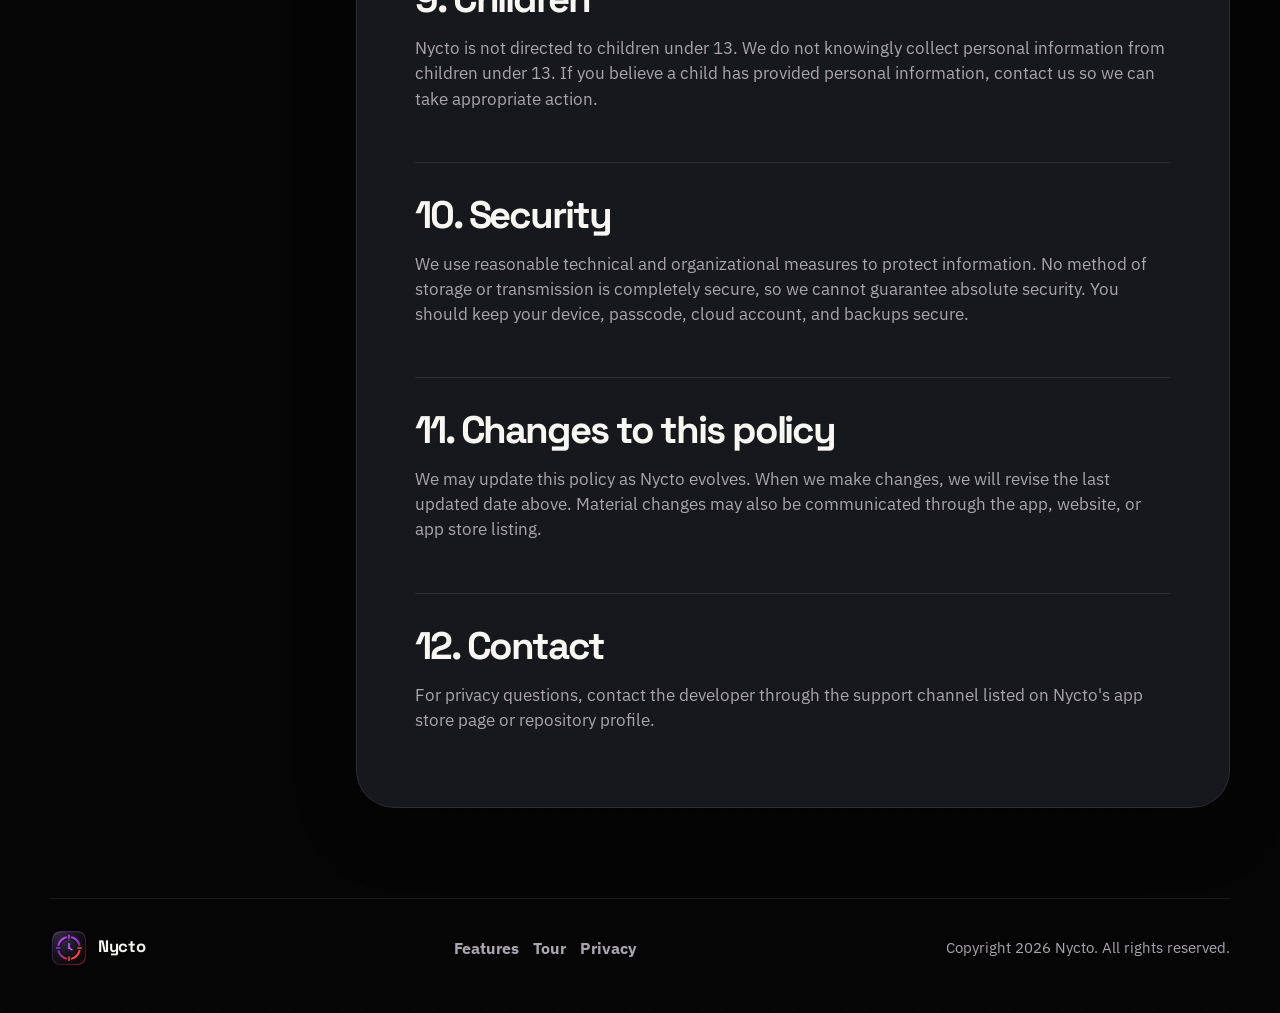
==== commit 227a35af: "Change favicon and brand logo from SVG to PNG" ====
--- a/privacy.html
+++ b/privacy.html
@@ -8,7 +8,7 @@
   <meta property="og:title" content="Privacy Policy - Nycto">
   <meta property="og:description" content="How Nycto handles focus sessions, objectives, planned time, and related app data.">
   <meta property="og:type" content="website">
-  <link rel="icon" href="assets/nycto-mark.svg" type="image/svg+xml">
+  <link rel="icon" href="assets/nycto-mark.png" type="image/svg+xml">
   <link rel="preconnect" href="https://fonts.googleapis.com">
   <link rel="preconnect" href="https://fonts.gstatic.com" crossorigin>
   <link href="https://fonts.googleapis.com/css2?family=IBM+Plex+Sans:wght@400;500;600;700&family=Space+Grotesk:wght@500;600;700&display=swap" rel="stylesheet">
@@ -33,7 +33,7 @@
   <div class="page-shell policy-page" id="top">
     <header class="site-header" data-reveal>
       <a class="brand" href="index.html" aria-label="Nycto home">
-        <span class="brand-mark" aria-hidden="true"><img src="assets/nycto-mark.svg" alt=""></span>
+        <span class="brand-mark" aria-hidden="true"><img src="assets/nycto-mark.png" alt=""></span>
         <span>Nycto</span>
       </a>
       <button class="nav-toggle" type="button" aria-expanded="false" aria-controls="site-nav">
@@ -157,7 +157,7 @@
 
     <footer class="site-footer">
       <a class="brand" href="index.html" aria-label="Nycto home">
-        <span class="brand-mark" aria-hidden="true"><img src="assets/nycto-mark.svg" alt=""></span>
+        <span class="brand-mark" aria-hidden="true"><img src="assets/nycto-mark.png" alt=""></span>
         <span>Nycto</span>
       </a>
       <div class="footer-links">
